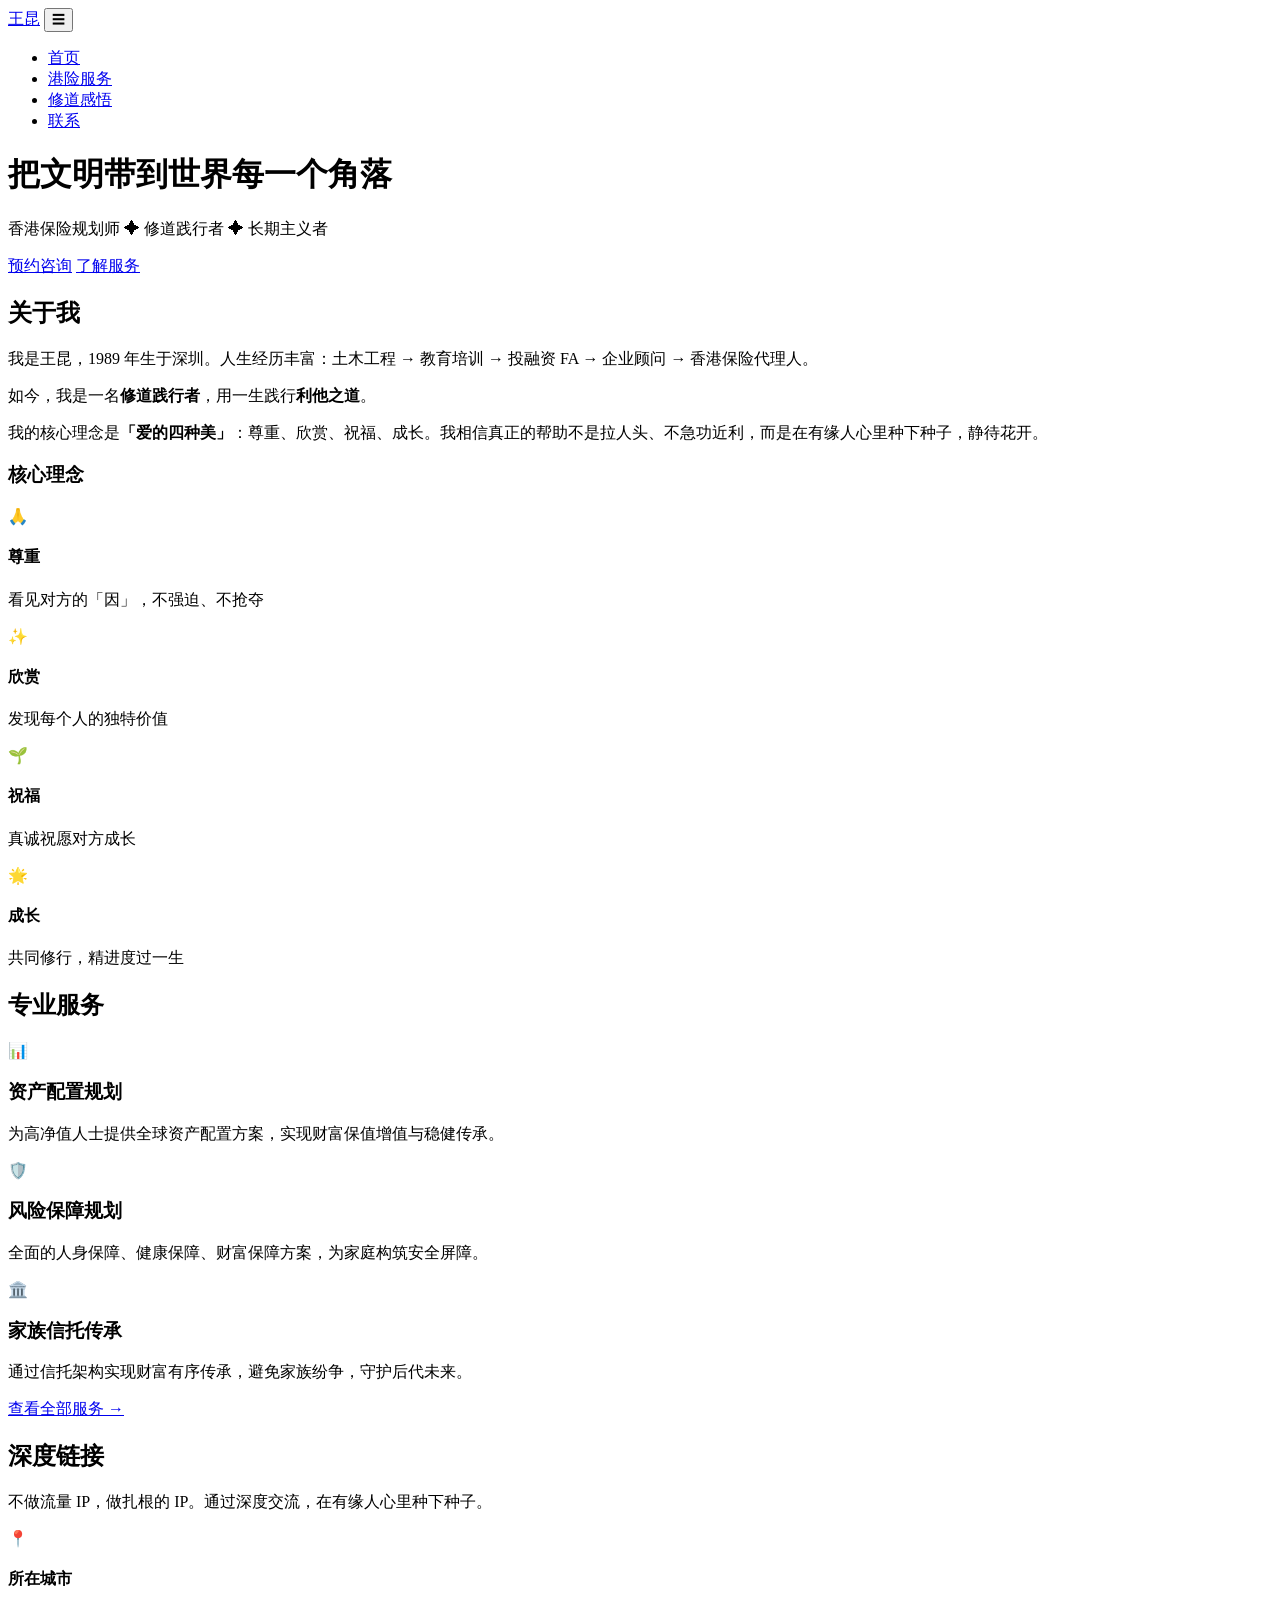
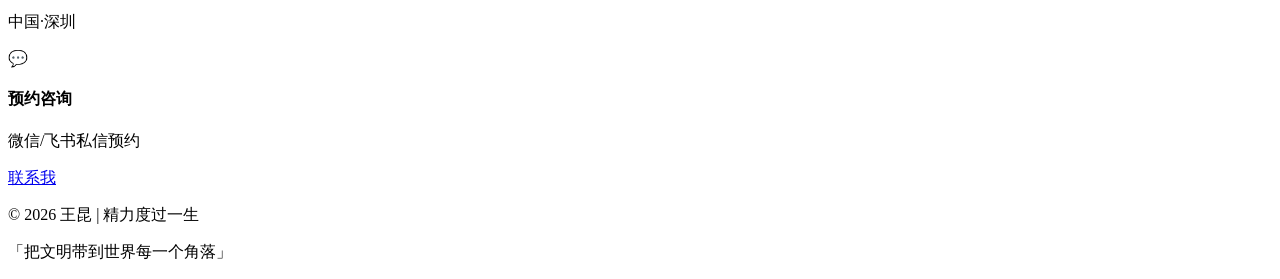
==== index.html @ 5cd5f86f "Add index.html" ====
<!DOCTYPE html>
<html lang="zh-CN">
<head>
    <meta charset="UTF-8">
    <meta name="viewport" content="width=device-width, initial-scale=1.0">
    <title>王昆 | 港险规划师 ✦ 修道践行者</title>
    <meta name="description" content="王昆 - 香港保险规划师，修道践行者。践行爱的四种美（尊重、欣赏、祝福、成长），帮助高净值人士做好资产配置与传承规划。">
    <link rel="stylesheet" href="css/style.css">
</head>
<body>
    <!-- 导航栏 -->
    <nav class="navbar">
        <div class="container nav-container">
            <a href="index.html" class="logo">王昆</a>
            <button class="nav-toggle" aria-label="导航菜单">☰</button>
            <ul class="nav-menu">
                <li><a href="index.html">首页</a></li>
                <li><a href="services.html">港险服务</a></li>
                <li><a href="blog.html">修道感悟</a></li>
                <li><a href="contact.html">联系</a></li>
            </ul>
        </div>
    </nav>

    <!-- 头部区域 -->
    <header class="hero">
        <div class="container">
            <div class="hero-content">
                <h1 class="hero-title">把文明带到世界每一个角落</h1>
                <p class="hero-subtitle">香港保险规划师 ✦ 修道践行者 ✦ 长期主义者</p>
                <div class="hero-cta">
                    <a href="contact.html" class="btn btn-primary">预约咨询</a>
                    <a href="services.html" class="btn btn-secondary">了解服务</a>
                </div>
            </div>
        </div>
    </header>

    <!-- 关于部分 -->
    <section class="section about">
        <div class="container">
            <h2 class="section-title">关于我</h2>
            <div class="about-content">
                <div class="about-text">
                    <p>我是王昆，1989 年生于深圳。人生经历丰富：土木工程 → 教育培训 → 投融资 FA → 企业顾问 → 香港保险代理人。</p>
                    <p>如今，我是一名<strong>修道践行者</strong>，用一生践行<strong>利他之道</strong>。</p>
                    <p>我的核心理念是<strong>「爱的四种美」</strong>：尊重、欣赏、祝福、成长。我相信真正的帮助不是拉人头、不急功近利，而是在有缘人心里种下种子，静待花开。</p>
                </div>
                <div class="about-philosophy">
                    <h3>核心理念</h3>
                    <div class="philosophy-grid">
                        <div class="philosophy-item">
                            <span class="icon">🙏</span>
                            <h4>尊重</h4>
                            <p>看见对方的「因」，不强迫、不抢夺</p>
                        </div>
                        <div class="philosophy-item">
                            <span class="icon">✨</span>
                            <h4>欣赏</h4>
                            <p>发现每个人的独特价值</p>
                        </div>
                        <div class="philosophy-item">
                            <span class="icon">🌱</span>
                            <h4>祝福</h4>
                            <p>真诚祝愿对方成长</p>
                        </div>
                        <div class="philosophy-item">
                            <span class="icon">🌟</span>
                            <h4>成长</h4>
                            <p>共同修行，精进度过一生</p>
                        </div>
                    </div>
                </div>
            </div>
        </div>
    </section>

    <!-- 服务部分 -->
    <section class="section services-preview">
        <div class="container">
            <h2 class="section-title">专业服务</h2>
            <div class="services-grid">
                <div class="service-card">
                    <span class="service-icon">📊</span>
                    <h3>资产配置规划</h3>
                    <p>为高净值人士提供全球资产配置方案，实现财富保值增值与稳健传承。</p>
                </div>
                <div class="service-card">
                    <span class="service-icon">🛡️</span>
                    <h3>风险保障规划</h3>
                    <p>全面的人身保障、健康保障、财富保障方案，为家庭构筑安全屏障。</p>
                </div>
                <div class="service-card">
                    <span class="service-icon">🏛️</span>
                    <h3>家族信托传承</h3>
                    <p>通过信托架构实现财富有序传承，避免家族纷争，守护后代未来。</p>
                </div>
            </div>
            <div class="text-center">
                <a href="services.html" class="btn btn-outline">查看全部服务 →</a>
            </div>
        </div>
    </section>

    <!-- 联系方式 -->
    <section class="section contact-preview">
        <div class="container">
            <h2 class="section-title">深度链接</h2>
            <p class="section-desc">不做流量 IP，做扎根的 IP。通过深度交流，在有缘人心里种下种子。</p>
            <div class="contact-methods">
                <div class="contact-item">
                    <span class="icon">📍</span>
                    <div>
                        <h4>所在城市</h4>
                        <p>中国·深圳</p>
                    </div>
                </div>
                <div class="contact-item">
                    <span class="icon">💬</span>
                    <div>
                        <h4>预约咨询</h4>
                        <p>微信/飞书私信预约</p>
                    </div>
                </div>
            </div>
            <a href="contact.html" class="btn btn-primary">联系我</a>
        </div>
    </section>

    <!-- 页脚 -->
    <footer class="footer">
        <div class="container">
            <p>© 2026 王昆 | 精力度过一生</p>
            <p class="footer-quote">「把文明带到世界每一个角落」</p>
        </div>
    </footer>

    <script src="js/main.js"></script>
</body>
</html>
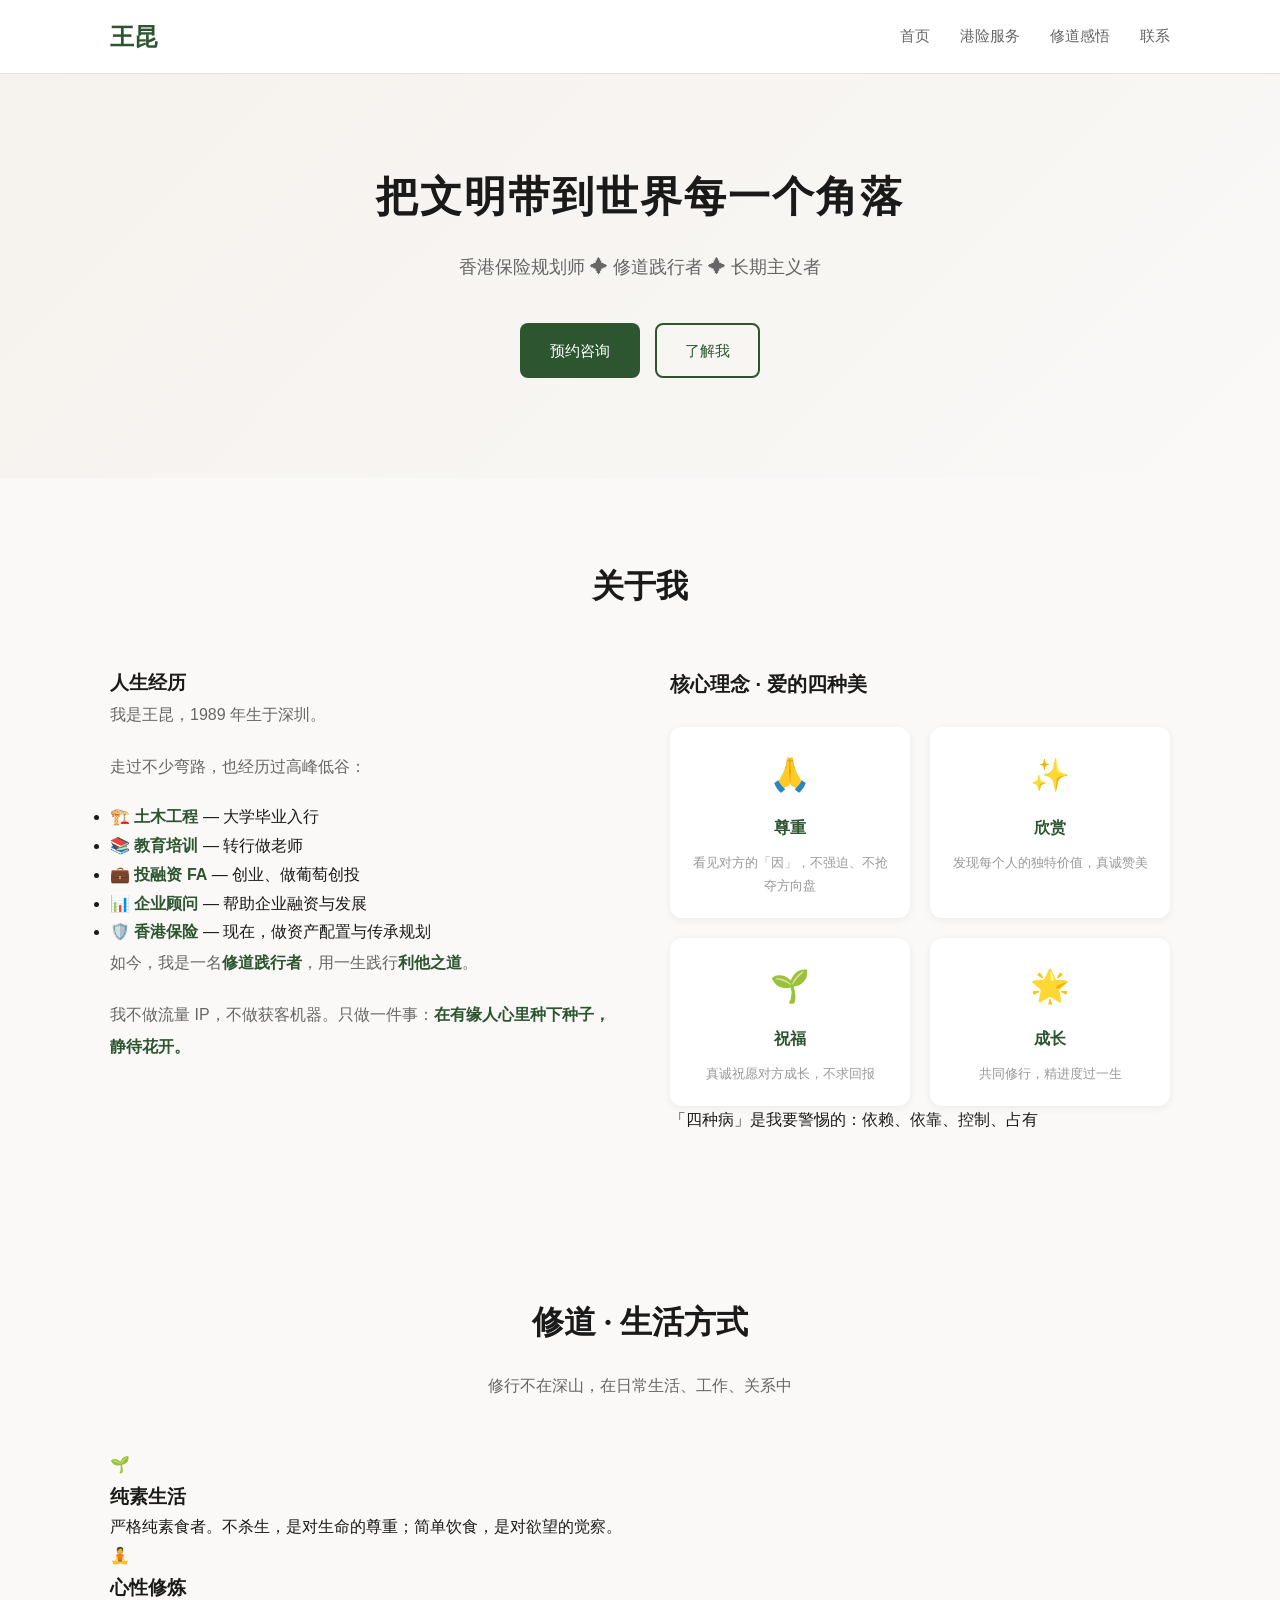
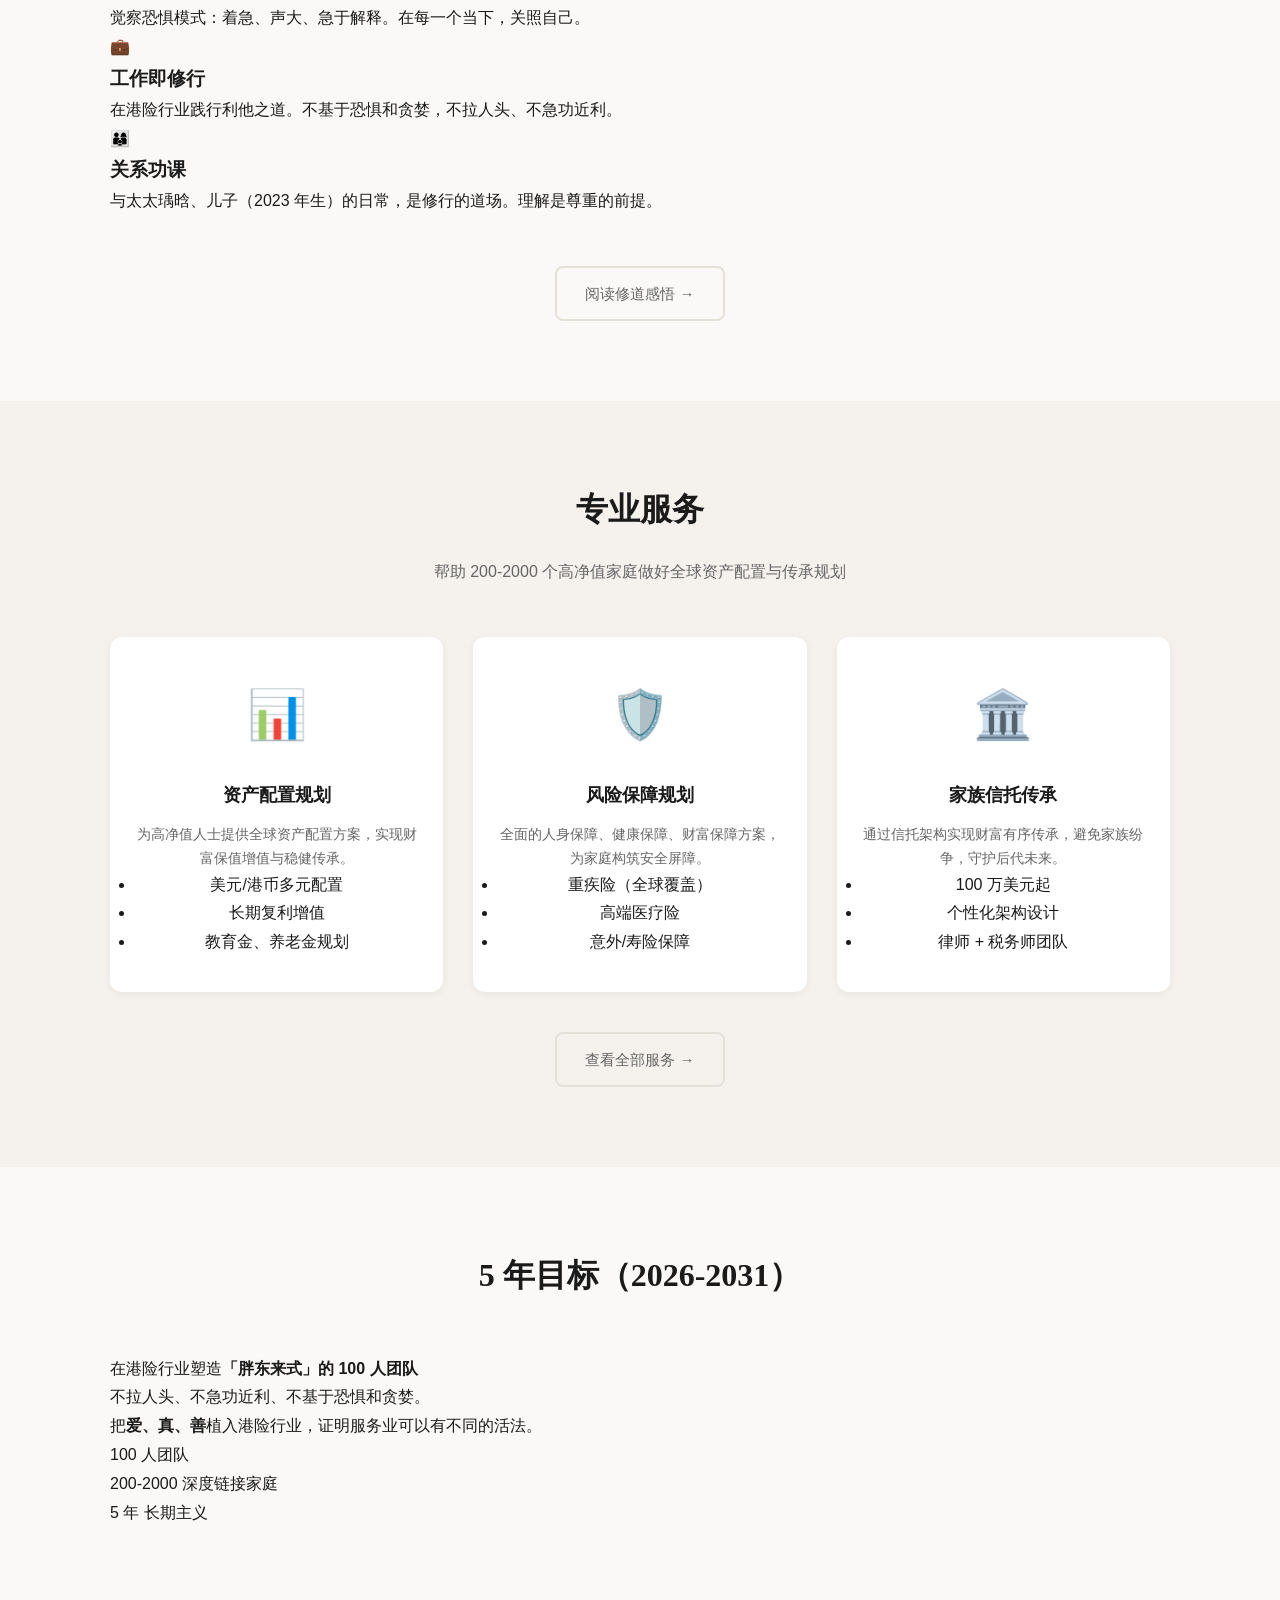
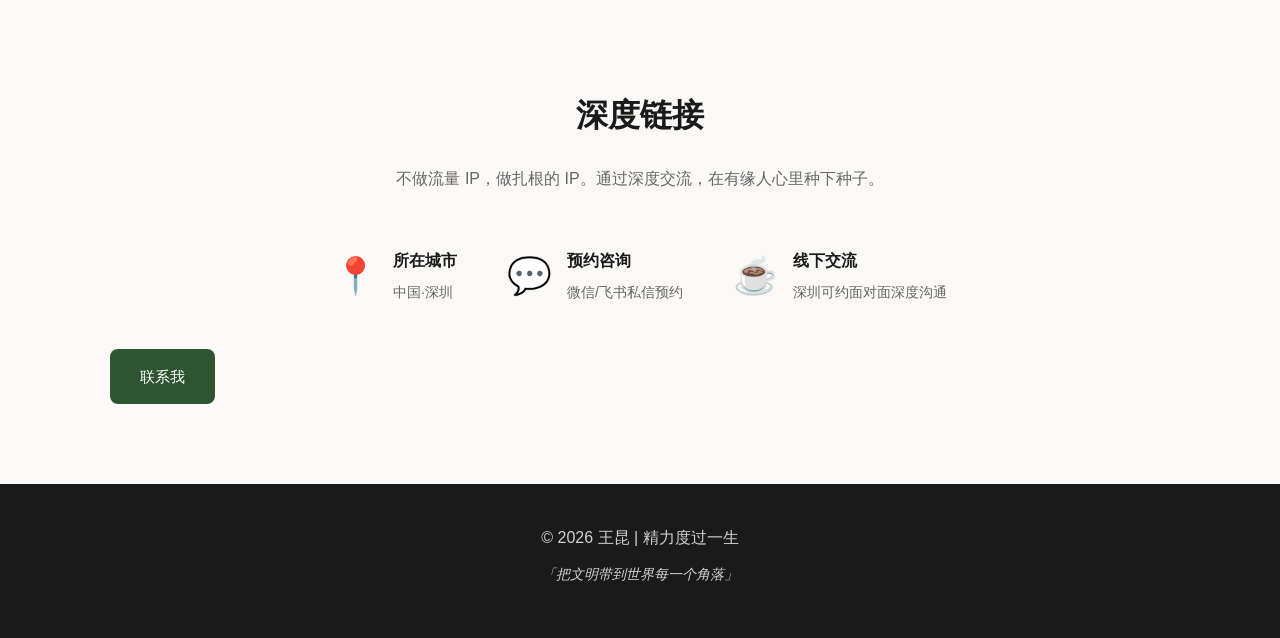
==== commit 478b43ed: "Update index.html" ====
--- a/index.html
+++ b/index.html
@@ -30,39 +30,48 @@
                 <p class="hero-subtitle">香港保险规划师 ✦ 修道践行者 ✦ 长期主义者</p>
                 <div class="hero-cta">
                     <a href="contact.html" class="btn btn-primary">预约咨询</a>
-                    <a href="services.html" class="btn btn-secondary">了解服务</a>
+                    <a href="#about" class="btn btn-secondary">了解我</a>
                 </div>
             </div>
         </div>
     </header>
 
     <!-- 关于部分 -->
-    <section class="section about">
+    <section id="about" class="section about">
         <div class="container">
             <h2 class="section-title">关于我</h2>
             <div class="about-content">
                 <div class="about-text">
-                    <p>我是王昆，1989 年生于深圳。人生经历丰富：土木工程 → 教育培训 → 投融资 FA → 企业顾问 → 香港保险代理人。</p>
+                    <h3>人生经历</h3>
+                    <p>我是王昆，1989 年生于深圳。</p>
+                    <p>走过不少弯路，也经历过高峰低谷：</p>
+                    <ul class="journey-list">
+                        <li><span class="journey-icon">🏗️</span> <strong>土木工程</strong> — 大学毕业入行</li>
+                        <li><span class="journey-icon">📚</span> <strong>教育培训</strong> — 转行做老师</li>
+                        <li><span class="journey-icon">💼</span> <strong>投融资 FA</strong> — 创业、做葡萄创投</li>
+                        <li><span class="journey-icon">📊</span> <strong>企业顾问</strong> — 帮助企业融资与发展</li>
+                        <li><span class="journey-icon">🛡️</span> <strong>香港保险</strong> — 现在，做资产配置与传承规划</li>
+                    </ul>
                     <p>如今，我是一名<strong>修道践行者</strong>，用一生践行<strong>利他之道</strong>。</p>
-                    <p>我的核心理念是<strong>「爱的四种美」</strong>：尊重、欣赏、祝福、成长。我相信真正的帮助不是拉人头、不急功近利，而是在有缘人心里种下种子，静待花开。</p>
+                    <p>我不做流量 IP，不做获客机器。只做一件事：<strong>在有缘人心里种下种子，静待花开。</strong></p>
                 </div>
                 <div class="about-philosophy">
-                    <h3>核心理念</h3>
+                    <h3>核心理念 · 爱的四种美</h3>
                     <div class="philosophy-grid">
                         <div class="philosophy-item">
                             <span class="icon">🙏</span>
                             <h4>尊重</h4>
-                            <p>看见对方的「因」，不强迫、不抢夺</p>
+                            <p>看见对方的「因」，不强迫、不抢夺方向盘</p>
                         </div>
                         <div class="philosophy-item">
                             <span class="icon">✨</span>
                             <h4>欣赏</h4>
-                            <p>发现每个人的独特价值</p>
+                            <p>发现每个人的独特价值，真诚赞美</p>
                         </div>
                         <div class="philosophy-item">
                             <span class="icon">🌱</span>
                             <h4>祝福</h4>
-                            <p>真诚祝愿对方成长</p>
+                            <p>真诚祝愿对方成长，不求回报</p>
                         </div>
                         <div class="philosophy-item">
                             <span class="icon">🌟</span>
@@ -70,7 +79,45 @@
                             <p>共同修行，精进度过一生</p>
                         </div>
                     </div>
-                </div>
+                    <div class="philosophy-quote">
+                        <p>「四种病」是我要警惕的：依赖、依靠、控制、占有</p>
+                    </div>
+                </div>
+            </div>
+        </div>
+    </section>
+
+    <!-- 修道理念部分 -->
+    <section class="section philosophy-section">
+        <div class="container">
+            <h2 class="section-title">修道 · 生活方式</h2>
+            <p class="section-desc">修行不在深山，在日常生活、工作、关系中</p>
+            
+            <div class="lifestyle-grid">
+                <div class="lifestyle-card">
+                    <span class="lifestyle-icon">🌱</span>
+                    <h3>纯素生活</h3>
+                    <p>严格纯素食者。不杀生，是对生命的尊重；简单饮食，是对欲望的觉察。</p>
+                </div>
+                <div class="lifestyle-card">
+                    <span class="lifestyle-icon">🧘</span>
+                    <h3>心性修炼</h3>
+                    <p>觉察恐惧模式：着急、声大、急于解释。在每一个当下，关照自己。</p>
+                </div>
+                <div class="lifestyle-card">
+                    <span class="lifestyle-icon">💼</span>
+                    <h3>工作即修行</h3>
+                    <p>在港险行业践行利他之道。不基于恐惧和贪婪，不拉人头、不急功近利。</p>
+                </div>
+                <div class="lifestyle-card">
+                    <span class="lifestyle-icon">👨‍👩‍👦</span>
+                    <h3>关系功课</h3>
+                    <p>与太太瑀晗、儿子（2023 年生）的日常，是修行的道场。理解是尊重的前提。</p>
+                </div>
+            </div>
+
+            <div class="text-center" style="margin-top: 50px;">
+                <a href="blog.html" class="btn btn-outline">阅读修道感悟 →</a>
             </div>
         </div>
     </section>
@@ -79,25 +126,70 @@
     <section class="section services-preview">
         <div class="container">
             <h2 class="section-title">专业服务</h2>
+            <p class="section-desc">帮助 200-2000 个高净值家庭做好全球资产配置与传承规划</p>
+            
             <div class="services-grid">
                 <div class="service-card">
                     <span class="service-icon">📊</span>
                     <h3>资产配置规划</h3>
                     <p>为高净值人士提供全球资产配置方案，实现财富保值增值与稳健传承。</p>
+                    <ul class="service-list">
+                        <li>美元/港币多元配置</li>
+                        <li>长期复利增值</li>
+                        <li>教育金、养老金规划</li>
+                    </ul>
                 </div>
                 <div class="service-card">
                     <span class="service-icon">🛡️</span>
                     <h3>风险保障规划</h3>
                     <p>全面的人身保障、健康保障、财富保障方案，为家庭构筑安全屏障。</p>
+                    <ul class="service-list">
+                        <li>重疾险（全球覆盖）</li>
+                        <li>高端医疗险</li>
+                        <li>意外/寿险保障</li>
+                    </ul>
                 </div>
                 <div class="service-card">
                     <span class="service-icon">🏛️</span>
                     <h3>家族信托传承</h3>
                     <p>通过信托架构实现财富有序传承，避免家族纷争，守护后代未来。</p>
+                    <ul class="service-list">
+                        <li>100 万美元起</li>
+                        <li>个性化架构设计</li>
+                        <li>律师 + 税务师团队</li>
+                    </ul>
                 </div>
             </div>
             <div class="text-center">
                 <a href="services.html" class="btn btn-outline">查看全部服务 →</a>
+            </div>
+        </div>
+    </section>
+
+    <!-- 5 年目标部分 -->
+    <section class="section goals-section">
+        <div class="container">
+            <h2 class="section-title">5 年目标（2026-2031）</h2>
+            <div class="goals-content">
+                <div class="goals-text">
+                    <p class="goals-main">在港险行业塑造<strong>「胖东来式」的 100 人团队</strong></p>
+                    <p>不拉人头、不急功近利、不基于恐惧和贪婪。</p>
+                    <p>把<strong>爱、真、善</strong>植入港险行业，证明服务业可以有不同的活法。</p>
+                </div>
+                <div class="goals-stats">
+                    <div class="stat-item">
+                        <span class="stat-number">100</span>
+                        <span class="stat-label">人团队</span>
+                    </div>
+                    <div class="stat-item">
+                        <span class="stat-number">200-2000</span>
+                        <span class="stat-label">深度链接家庭</span>
+                    </div>
+                    <div class="stat-item">
+                        <span class="stat-number">5 年</span>
+                        <span class="stat-label">长期主义</span>
+                    </div>
+                </div>
             </div>
         </div>
     </section>
@@ -122,6 +214,13 @@
                         <p>微信/飞书私信预约</p>
                     </div>
                 </div>
+                <div class="contact-item">
+                    <span class="icon">☕</span>
+                    <div>
+                        <h4>线下交流</h4>
+                        <p>深圳可约面对面深度沟通</p>
+                    </div>
+                </div>
             </div>
             <a href="contact.html" class="btn btn-primary">联系我</a>
         </div>
--- a/css/style.css
+++ b/css/style.css
@@ -0,0 +1,414 @@
+/* ===== 基础变量 ===== */
+:root {
+    --primary-color: #2c5530;
+    --primary-light: #4a7c50;
+    --secondary-color: #8b7355;
+    --text-dark: #1a1a1a;
+    --text-gray: #666;
+    --text-light: #999;
+    --bg-light: #faf9f7;
+    --bg-warm: #f5f1ed;
+    --white: #ffffff;
+    --border-color: #e5e0d8;
+    --shadow: 0 2px 8px rgba(0,0,0,0.06);
+    --shadow-lg: 0 4px 16px rgba(0,0,0,0.1);
+    --radius: 8px;
+    --radius-lg: 12px;
+    --font-main: -apple-system, BlinkMacSystemFont, "PingFang SC", "Hiragino Sans GB", "Microsoft YaHei", sans-serif;
+    --font-serif: "Songti SC", "SimSun", serif;
+}
+
+/* ===== 重置样式 ===== */
+* {
+    margin: 0;
+    padding: 0;
+    box-sizing: border-box;
+}
+
+html {
+    scroll-behavior: smooth;
+}
+
+body {
+    font-family: var(--font-main);
+    font-size: 16px;
+    line-height: 1.8;
+    color: var(--text-dark);
+    background-color: var(--bg-light);
+    -webkit-font-smoothing: antialiased;
+    -moz-osx-font-smoothing: grayscale;
+}
+
+.container {
+    max-width: 1100px;
+    margin: 0 auto;
+    padding: 0 20px;
+}
+
+a {
+    text-decoration: none;
+    color: inherit;
+    transition: color 0.3s ease;
+}
+
+img {
+    max-width: 100%;
+    height: auto;
+}
+
+/* ===== 导航栏 ===== */
+.navbar {
+    position: fixed;
+    top: 0;
+    left: 0;
+    right: 0;
+    background: var(--white);
+    border-bottom: 1px solid var(--border-color);
+    z-index: 1000;
+    padding: 15px 0;
+}
+
+.nav-container {
+    display: flex;
+    justify-content: space-between;
+    align-items: center;
+}
+
+.logo {
+    font-size: 24px;
+    font-weight: 600;
+    color: var(--primary-color);
+}
+
+.nav-menu {
+    display: flex;
+    list-style: none;
+    gap: 30px;
+}
+
+.nav-menu a {
+    font-size: 15px;
+    color: var(--text-gray);
+    padding: 5px 0;
+    position: relative;
+}
+
+.nav-menu a:hover {
+    color: var(--primary-color);
+}
+
+.nav-toggle {
+    display: none;
+    background: none;
+    border: none;
+    font-size: 24px;
+    cursor: pointer;
+}
+
+/* ===== 按钮 ===== */
+.btn {
+    display: inline-block;
+    padding: 12px 28px;
+    border-radius: var(--radius);
+    font-size: 15px;
+    font-weight: 500;
+    transition: all 0.3s ease;
+    cursor: pointer;
+    border: 2px solid transparent;
+}
+
+.btn-primary {
+    background: var(--primary-color);
+    color: var(--white);
+}
+
+.btn-primary:hover {
+    background: var(--primary-light);
+    transform: translateY(-2px);
+    box-shadow: var(--shadow-lg);
+}
+
+.btn-secondary {
+    background: transparent;
+    color: var(--primary-color);
+    border-color: var(--primary-color);
+}
+
+.btn-secondary:hover {
+    background: var(--primary-color);
+    color: var(--white);
+}
+
+.btn-outline {
+    background: transparent;
+    color: var(--text-gray);
+    border-color: var(--border-color);
+}
+
+.btn-outline:hover {
+    border-color: var(--primary-color);
+    color: var(--primary-color);
+}
+
+/* ===== Hero 区域 ===== */
+.hero {
+    padding: 160px 0 100px;
+    background: linear-gradient(135deg, var(--bg-warm) 0%, var(--bg-light) 100%);
+    text-align: center;
+}
+
+.hero-title {
+    font-size: 42px;
+    font-weight: 700;
+    color: var(--text-dark);
+    margin-bottom: 15px;
+    font-family: var(--font-serif);
+    letter-spacing: 2px;
+}
+
+.hero-subtitle {
+    font-size: 18px;
+    color: var(--text-gray);
+    margin-bottom: 40px;
+}
+
+.hero-cta {
+    display: flex;
+    gap: 15px;
+    justify-content: center;
+    flex-wrap: wrap;
+}
+
+/* ===== 通用 Section ===== */
+.section {
+    padding: 80px 0;
+}
+
+.section-title {
+    font-size: 32px;
+    font-weight: 600;
+    text-align: center;
+    margin-bottom: 50px;
+    color: var(--text-dark);
+    font-family: var(--font-serif);
+}
+
+.section-desc {
+    text-align: center;
+    color: var(--text-gray);
+    max-width: 600px;
+    margin: -30px auto 50px;
+}
+
+/* ===== About Section ===== */
+.about-content {
+    display: grid;
+    grid-template-columns: 1fr 1fr;
+    gap: 60px;
+    align-items: start;
+}
+
+.about-text p {
+    margin-bottom: 20px;
+    color: var(--text-gray);
+    line-height: 2;
+}
+
+.about-text strong {
+    color: var(--primary-color);
+}
+
+.about-philosophy h3 {
+    font-size: 20px;
+    margin-bottom: 25px;
+    color: var(--text-dark);
+}
+
+.philosophy-grid {
+    display: grid;
+    grid-template-columns: 1fr 1fr;
+    gap: 20px;
+}
+
+.philosophy-item {
+    background: var(--white);
+    padding: 20px;
+    border-radius: var(--radius-lg);
+    text-align: center;
+    box-shadow: var(--shadow);
+    transition: transform 0.3s ease;
+}
+
+.philosophy-item:hover {
+    transform: translateY(-5px);
+}
+
+.philosophy-item .icon {
+    font-size: 32px;
+    display: block;
+    margin-bottom: 10px;
+}
+
+.philosophy-item h4 {
+    font-size: 16px;
+    color: var(--primary-color);
+    margin-bottom: 8px;
+}
+
+.philosophy-item p {
+    font-size: 13px;
+    color: var(--text-light);
+}
+
+/* ===== Services Section ===== */
+.services-preview {
+    background: var(--bg-warm);
+}
+
+.services-grid {
+    display: grid;
+    grid-template-columns: repeat(3, 1fr);
+    gap: 30px;
+    margin-bottom: 40px;
+}
+
+.service-card {
+    background: var(--white);
+    padding: 35px 25px;
+    border-radius: var(--radius-lg);
+    text-align: center;
+    box-shadow: var(--shadow);
+    transition: all 0.3s ease;
+}
+
+.service-card:hover {
+    transform: translateY(-5px);
+    box-shadow: var(--shadow-lg);
+}
+
+.service-icon {
+    font-size: 48px;
+    display: block;
+    margin-bottom: 20px;
+}
+
+.service-card h3 {
+    font-size: 18px;
+    color: var(--text-dark);
+    margin-bottom: 12px;
+}
+
+.service-card p {
+    font-size: 14px;
+    color: var(--text-gray);
+    line-height: 1.7;
+}
+
+.text-center {
+    text-align: center;
+}
+
+/* ===== Contact Section ===== */
+.contact-methods {
+    display: flex;
+    justify-content: center;
+    gap: 50px;
+    margin: 40px 0;
+}
+
+.contact-item {
+    display: flex;
+    align-items: center;
+    gap: 15px;
+}
+
+.contact-item .icon {
+    font-size: 36px;
+}
+
+.contact-item h4 {
+    font-size: 16px;
+    color: var(--text-dark);
+    margin-bottom: 5px;
+}
+
+.contact-item p {
+    font-size: 14px;
+    color: var(--text-gray);
+}
+
+/* ===== Footer ===== */
+.footer {
+    background: var(--text-dark);
+    color: var(--white);
+    padding: 40px 0;
+    text-align: center;
+}
+
+.footer p {
+    margin-bottom: 10px;
+    opacity: 0.8;
+}
+
+.footer-quote {
+    font-family: var(--font-serif);
+    font-style: italic;
+    opacity: 0.6;
+    font-size: 14px;
+}
+
+/* ===== 响应式设计 ===== */
+@media (max-width: 768px) {
+    .nav-toggle {
+        display: block;
+    }
+
+    .nav-menu {
+        display: none;
+        position: absolute;
+        top: 100%;
+        left: 0;
+        right: 0;
+        background: var(--white);
+        flex-direction: column;
+        padding: 20px;
+        gap: 15px;
+        border-bottom: 1px solid var(--border-color);
+    }
+
+    .nav-menu.active {
+        display: flex;
+    }
+
+    .hero-title {
+        font-size: 28px;
+    }
+
+    .hero-subtitle {
+        font-size: 16px;
+    }
+
+    .hero-cta {
+        flex-direction: column;
+        align-items: center;
+    }
+
+    .about-content {
+        grid-template-columns: 1fr;
+        gap: 40px;
+    }
+
+    .services-grid {
+        grid-template-columns: 1fr;
+    }
+
+    .philosophy-grid {
+        grid-template-columns: 1fr;
+    }
+
+    .contact-methods {
+        flex-direction: column;
+        align-items: center;
+        gap: 30px;
+    }
+}
